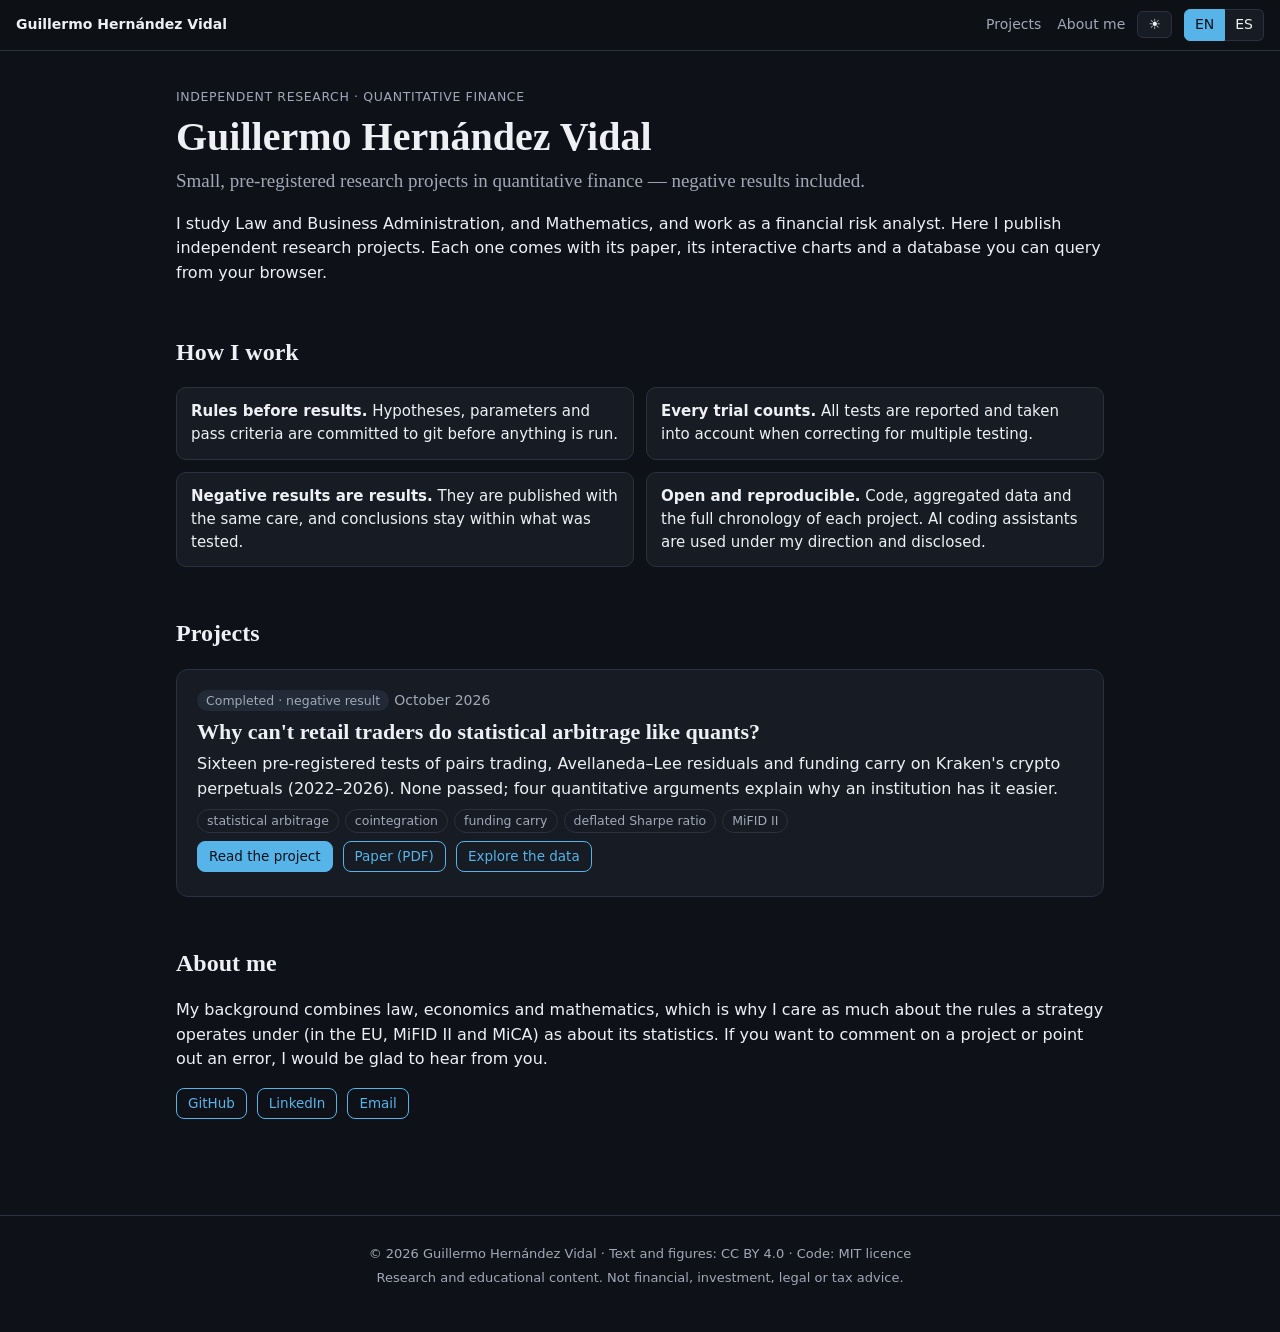
==== index.html @ 9e1c27a1 "Web de investigación: inicio y primer proyecto (arbitraje estadístico) Copia de publicacion/sitio de" ====
<!doctype html>
<html lang="en" data-raiz="" data-titulo="home.title" data-seccion="proyectos">
<head>
<meta charset="utf-8">
<meta name="viewport" content="width=device-width, initial-scale=1">
<script>try { if (localStorage.getItem("tema") === "light") document.documentElement.dataset.theme = "light"; } catch (e) {}</script>
<title>Guillermo Hernández Vidal · Research</title>
<meta name="description" content="Independent, pre-registered research in quantitative finance by Guillermo Hernández Vidal. Papers, interactive charts and in-browser data explorers.">
<link rel="stylesheet" href="assets/estilo.css?v=30b1c125">
<link rel="icon" href="data:image/svg+xml,%3Csvg xmlns='http://www.w3.org/2000/svg' viewBox='0 0 32 32'%3E%3Cpath d='M3 24 L11 14 L17 19 L29 6' stroke='%230072B2' stroke-width='3' fill='none'/%3E%3C/svg%3E">
</head>
<body>
<header id="cabecera"></header>

<main>
  <section class="portada">
    <p class="antetitulo" data-t="home.kicker"></p>
    <h1 data-t="home.name"></h1>
    <p class="subtitulo" data-t="home.tagline"></p>
    <div data-t="home.bio"></div>
  </section>

  <section>
    <h2 data-t="home.principles.title"></h2>
    <ul class="principios">
      <li data-t="home.principles.1"></li>
      <li data-t="home.principles.2"></li>
      <li data-t="home.principles.3"></li>
      <li data-t="home.principles.4"></li>
    </ul>
  </section>

  <section id="proyectos">
    <h2 data-t="home.projects.title"></h2>
    <div id="lista-proyectos"></div>
  </section>

  <section id="sobre-mi">
    <h2 data-t="home.about.title"></h2>
    <div data-t="home.about.body"></div>
    <p class="contacto" id="contacto"></p>
  </section>
</main>

<footer id="pie"></footer>

<script src="assets/config.js?v=7755ca3a"></script>
<script src="assets/textos.js?v=7cecc2b5"></script>
<script src="assets/proyectos.js?v=a14cd73c"></script>
<script src="assets/sitio.js?v=67624159"></script>
<script>
(function () {
  "use strict";
  const S = window.SITIO;
  const esc = s => String(s).replace(/[&<>"']/g, c => ({ "&": "&amp;", "<": "&lt;", ">": "&gt;", '"': "&quot;", "'": "&#39;" }[c]));

  function pintarProyectos(l) {
    const lista = document.getElementById("lista-proyectos");
    lista.innerHTML = window.PROYECTOS.map(p => {
      const base = "proyectos/" + p.carpeta + "/";
      const fecha = new Date(p.fecha + "-01T12:00:00Z").toLocaleDateString(l === "es" ? "es-ES" : "en-GB", { month: "long", year: "numeric" });
      const botones = [`<a class="boton pequeno" href="${base}index.html">${esc(S.t("home.project.read"))}</a>`];
      if (p.enlaces.pdf) botones.push(`<a class="boton secundario pequeno" href="${base}${p.enlaces.pdf}">${esc(S.t("home.project.pdf"))}</a>`);
      if (p.enlaces.datos) botones.push(`<a class="boton secundario pequeno" href="${base}${p.enlaces.datos}">${esc(S.t("home.project.data"))}</a>`);
      if (p.enlaces.codigo) botones.push(`<a class="boton secundario pequeno" href="${esc(p.enlaces.codigo)}">${esc(S.t("home.project.code"))}</a>`);
      return `<article class="proyecto"><span class="estado">${esc(p.estado[l])}</span> <span class="autor">${esc(fecha)}</span>` +
        `<h3><a href="${base}index.html">${esc(p.titulo[l])}</a></h3><p>${esc(p.resumen[l])}</p>` +
        `<ul class="etiquetas">${p.etiquetas[l].map(e => `<li>${esc(e)}</li>`).join("")}</ul>` +
        `<p class="botones">${botones.join("")}</p></article>`;
    }).join("");
  }

  function pintarContacto() {
    const c = S.config, enlaces = [];
    if (c.github) enlaces.push(`<a class="boton secundario pequeno" href="${esc(c.github)}">${esc(S.t("home.contact.github"))}</a>`);
    if (c.linkedin) enlaces.push(`<a class="boton secundario pequeno" href="${esc(c.linkedin)}">${esc(S.t("home.contact.linkedin"))}</a>`);
    if (c.correo) enlaces.push(`<a class="boton secundario pequeno" href="mailto:${esc(c.correo)}">${esc(S.t("home.contact.email"))}</a>`);
    const el = document.getElementById("contacto");
    el.innerHTML = enlaces.join("");
    el.hidden = enlaces.length === 0;
  }

  S.alCambiarIdioma(l => { pintarProyectos(l); pintarContacto(); });
  S.iniciar();
})();
</script>
</body>
</html>
---- assets/estilo.css ----
/* Estilos comunes de la web de investigación. Tema oscuro por defecto (como el panel local);
   <html data-theme="light"> activa el claro. */
:root {
  --fondo: #0e1117;
  --tarjeta: #161b24;
  --tarjeta-2: #1c2230;
  --texto: #eef0f4;
  --suave: #a1a8b8;
  --borde: #2a3140;
  --acento: #56B4E9;
  --acento-texto: #08111a;
  --aviso: #2b2418;
  --bien: #5fd0a0;
  --mal: #f08a62;
  --codigo: #222a38;
  --sombra: 0 1px 2px rgba(0, 0, 0, 0.35);
  color-scheme: dark;
}
:root[data-theme="light"] {
  --fondo: #f6f5f1;
  --tarjeta: #ffffff;
  --tarjeta-2: #f9f8f5;
  --texto: #1d1d1f;
  --suave: #5d5d63;
  --borde: #e1dfd9;
  --acento: #0072B2;
  --acento-texto: #ffffff;
  --aviso: #fff4e5;
  --bien: #1b7f5b;
  --mal: #b3401a;
  --codigo: #f1efe9;
  --sombra: 0 1px 2px rgba(0, 0, 0, 0.06);
  color-scheme: light;
}
* { box-sizing: border-box; }
[hidden] { display: none !important; }
html { scroll-padding-top: 110px; }
body {
  margin: 0; background: var(--fondo); color: var(--texto);
  font: 16px/1.55 system-ui, -apple-system, "Segoe UI", Roboto, sans-serif;
}
a { color: var(--acento); }
h1, h2, h3, .serif { font-family: Georgia, "Times New Roman", serif; }

/* Cabecera del sitio */
.barra {
  position: sticky; top: 0; z-index: 20; display: flex; align-items: center; gap: 12px; padding: 9px 16px;
  background: color-mix(in srgb, var(--fondo) 94%, transparent); border-bottom: 1px solid var(--borde);
  backdrop-filter: blur(6px); font-size: 14px;
}
.marca { font-weight: 600; color: var(--texto); text-decoration: none; white-space: nowrap; overflow: hidden; text-overflow: ellipsis; }
.barra nav { display: flex; gap: 16px; overflow-x: auto; white-space: nowrap; min-width: 0; scrollbar-width: none; flex: 1; justify-content: flex-end; }
.barra nav a { color: var(--suave); text-decoration: none; }
.barra nav a:hover { color: var(--texto); }
.idiomas { display: flex; flex-shrink: 0; }
.idiomas button, .boton-tema {
  font: inherit; border: 1px solid var(--borde); background: var(--tarjeta); color: var(--texto); padding: 4px 10px; cursor: pointer;
}
.idiomas button:first-child { border-radius: 6px 0 0 6px; }
.idiomas button:last-child { border-radius: 0 6px 6px 0; border-left: 0; }
.idiomas button[aria-pressed="true"] { background: var(--acento); color: var(--acento-texto); border-color: var(--acento); }
.boton-tema { border-radius: 6px; flex-shrink: 0; line-height: 1.2; }

/* Páginas de texto (inicio, plantilla) */
main { max-width: 960px; margin: 0 auto; padding: 0 16px 48px; }
main.tablero { max-width: 1280px; }
section { padding-top: 24px; }
.portada { padding-top: 36px; }
.migas { font-size: 14px; margin: 16px 0 0; }
.migas a { text-decoration: none; }
.antetitulo { font-size: 12.5px; letter-spacing: 0.05em; text-transform: uppercase; color: var(--suave); margin: 0; }
h1 { font-size: clamp(26px, 4.6vw, 40px); line-height: 1.15; margin: 8px 0 6px; }
.subtitulo { font-family: Georgia, serif; font-size: 19px; color: var(--suave); margin: 0 0 8px; }
.autor { font-size: 14px; color: var(--suave); }
h2 { font-size: 24px; margin: 8px 0 10px; }
h3 { font-size: 19px; margin: 14px 0 4px; }
.texto { font-family: Georgia, serif; font-size: 17px; line-height: 1.6; }
.botones { display: flex; flex-wrap: wrap; gap: 10px; margin: 16px 0; }
.boton {
  display: inline-flex; align-items: center; gap: 6px; padding: 8px 15px; border-radius: 8px; background: var(--acento);
  color: var(--acento-texto); text-decoration: none; font: inherit; font-size: 14.5px; border: 1px solid var(--acento); cursor: pointer; white-space: nowrap;
}
.boton.secundario { background: transparent; color: var(--acento); }
.boton.pequeno { padding: 4px 11px; font-size: 13.5px; }
.principios { display: grid; grid-template-columns: repeat(2, 1fr); gap: 12px; padding: 0; list-style: none; }
.principios li { background: var(--tarjeta); border: 1px solid var(--borde); border-radius: 10px; padding: 12px 14px; font-size: 15px; }
.proyecto { background: var(--tarjeta); border: 1px solid var(--borde); border-radius: 12px; padding: 18px 20px; margin: 16px 0; }
.proyecto h3 { margin: 6px 0; font-size: 22px; line-height: 1.25; }
.proyecto h3 a { color: var(--texto); text-decoration: none; }
.proyecto h3 a:hover { text-decoration: underline; }
.proyecto p { margin: 6px 0; }
.etiquetas { display: flex; flex-wrap: wrap; gap: 6px; margin: 8px 0; padding: 0; list-style: none; font-size: 12.5px; }
.etiquetas li { border: 1px solid var(--borde); border-radius: 999px; padding: 1px 9px; color: var(--suave); }
.estado { display: inline-block; font-size: 12.5px; border-radius: 999px; padding: 1px 9px; background: var(--codigo); color: var(--suave); }
.contacto { display: flex; flex-wrap: wrap; gap: 10px; }

/* Panel del proyecto: cabecera, pestañas y filtros */
.cabecera-proyecto { display: flex; align-items: center; gap: 12px; padding: 14px 0 6px; flex-wrap: wrap; }
.cabecera-proyecto .titulos { flex: 1; min-width: 220px; }
.cabecera-proyecto h1 { font-size: clamp(20px, 3.2vw, 30px); margin: 2px 0; }
.cabecera-proyecto .subtitulo { font-size: 15.5px; margin: 0; }
.pestanas {
  position: sticky; top: 45px; z-index: 15; display: flex; gap: 2px; align-items: stretch; overflow-x: auto; scrollbar-width: none;
  background: var(--fondo); border-bottom: 1px solid var(--borde); margin: 4px -16px 0; padding: 0 16px;
}
.pestanas a {
  flex-shrink: 0; padding: 10px 13px; color: var(--suave); text-decoration: none; font-size: 14.5px; border-bottom: 2px solid transparent;
}
.pestanas a:hover { color: var(--texto); }
.pestanas a[aria-selected="true"] { color: var(--texto); border-bottom-color: var(--acento); font-weight: 600; }
.pestanas a.boton {
  margin: 6px 0 6px auto; position: sticky; right: 0; box-shadow: -12px 0 10px var(--fondo); color: var(--acento-texto);
  border: 1px solid var(--acento); padding: 4px 12px; font-weight: 600;
}
details.tarjeta > summary { cursor: pointer; padding: 4px; }
details.tarjeta .texto { padding: 0 4px; }
.filtros-panel { margin: 14px 0 4px; }
.filtros-panel > summary { display: none; }
.filtros { display: flex; flex-wrap: wrap; gap: 10px 14px; align-items: flex-end; font-size: 13.5px; }
.filtros label { display: flex; flex-direction: column; gap: 3px; color: var(--suave); }
.filtros select, .filtros input, textarea.sql {
  font: inherit; color: var(--texto); background: var(--tarjeta); border: 1px solid var(--borde); border-radius: 6px; padding: 5px 8px;
}
.filtros .rapidos { display: flex; gap: 6px; flex-wrap: wrap; }
.nota-filtros { font-size: 12.5px; color: var(--suave); margin: 6px 0 0; }

/* Cifras y gráficas */
.kpis { display: grid; grid-template-columns: repeat(auto-fit, minmax(160px, 1fr)); gap: 12px; margin: 16px 0; }
.kpi { background: var(--tarjeta); border: 1px solid var(--borde); border-radius: 12px; padding: 12px 14px; box-shadow: var(--sombra); }
.kpi b { display: block; font-size: 26px; line-height: 1.2; font-variant-numeric: tabular-nums; }
.kpi span { display: block; font-size: 12.5px; color: var(--suave); line-height: 1.35; margin-top: 2px; }
.kpi.mal b { color: var(--mal); }
.kpi.bien b { color: var(--bien); }
.intro { color: var(--suave); max-width: 900px; margin: 4px 0 0; font-size: 15px; }
.rejilla { display: grid; grid-template-columns: 1fr; gap: 16px; }
@media (min-width: 1100px) { .rejilla.dos { grid-template-columns: 1fr 1fr; } }
.tarjeta { background: var(--tarjeta); border: 1px solid var(--borde); border-radius: 12px; padding: 12px 12px 8px; box-shadow: var(--sombra); min-width: 0; }
.tarjeta h3 { font-family: inherit; font-size: 15.5px; font-weight: 600; margin: 2px 4px 2px; }
.tarjeta .nota { margin: 2px 4px 6px; }
.grafica { width: 100%; height: 420px; }
.grafica.alta { height: 520px; }
.grafica.baja { height: 320px; }
.cargando { display: flex; align-items: center; justify-content: center; color: var(--suave); font-size: 14px; }
.chips { display: flex; flex-wrap: wrap; gap: 6px; margin: 4px 4px 8px; }
.chips button {
  font: inherit; font-size: 12.5px; border: 1px solid var(--borde); background: var(--tarjeta-2); color: var(--suave);
  border-radius: 999px; padding: 2px 10px; cursor: pointer;
}
.chips button[aria-pressed="true"] { color: var(--texto); border-color: var(--acento); }
.chips button .punto { display: inline-block; width: 8px; height: 8px; border-radius: 50%; margin-right: 5px; vertical-align: 1px; }
.nota { font-size: 13px; color: var(--suave); }
.razon { margin-top: 10px; }
.f { font-family: "Cambria Math", "STIX Two Math", Georgia, serif; background: var(--codigo); border-radius: 4px; padding: 0 5px; white-space: nowrap; }
.inst { border-left: 3px solid var(--acento); padding-left: 12px; color: var(--suave); }
.control { display: flex; align-items: center; gap: 10px; font-size: 14px; padding: 4px 6px; }
.control input { flex: 1; max-width: 320px; }
.lectura { font-size: 13.5px; margin: 2px 6px 6px; color: var(--suave); }
.aviso { background: var(--aviso); border-radius: 8px; padding: 10px 12px; }

/* Tablas */
.tabla-envoltorio { overflow-x: auto; border: 1px solid var(--borde); border-radius: 10px; background: var(--tarjeta); }
table { border-collapse: collapse; width: 100%; font-size: 13.5px; }
th, td { padding: 6px 8px; border-bottom: 1px solid var(--borde); text-align: right; white-space: nowrap; vertical-align: top; }
th { font-weight: 600; color: var(--suave); position: sticky; top: 0; background: var(--tarjeta); text-align: left; }
th.izq, td.izq { text-align: left; }
tr:last-child td { border-bottom: 0; }
.bien { color: var(--bien); }
.mal { color: var(--mal); }
code, .mono { font-family: ui-monospace, "Cascadia Code", Consolas, monospace; font-size: 0.92em; }
code { background: var(--codigo); padding: 0 4px; border-radius: 4px; }
tr.detalle td { background: var(--tarjeta-2); text-align: left; white-space: normal; font-size: 13.5px; line-height: 1.5; }
tr.detalle p { margin: 4px 0; }
.detalle-cuerpo { position: sticky; left: 8px; max-width: min(860px, calc(100vw - 64px)); }
button.desplegar { font: inherit; background: none; border: 0; color: var(--acento); cursor: pointer; padding: 0 4px; }

/* Datos: explorador */
.subpestanas { display: flex; gap: 4px; border-bottom: 1px solid var(--borde); margin-top: 8px; }
.subpestanas button {
  font: inherit; font-size: 14.5px; background: none; border: 1px solid transparent; border-bottom: 0; padding: 7px 13px;
  border-radius: 8px 8px 0 0; color: var(--suave); cursor: pointer;
}
.subpestanas button[aria-selected="true"] { background: var(--tarjeta); border-color: var(--borde); color: var(--texto); margin-bottom: -1px; }
.subpanel { background: var(--tarjeta); border: 1px solid var(--borde); border-top: 0; border-radius: 0 0 10px 10px; padding: 14px; }
textarea.sql { width: 100%; min-height: 130px; font-family: ui-monospace, "Cascadia Code", Consolas, monospace; font-size: 14px; background: var(--fondo); }
.resumen-consulta { font-size: 13.5px; color: var(--suave); margin: 10px 0 6px; display: flex; flex-wrap: wrap; gap: 10px; align-items: center; }
.resultados { max-height: 560px; overflow: auto; }
.esquema { font-size: 13.5px; }
.esquema details { border-bottom: 1px solid var(--borde); padding: 4px 0; }
.esquema summary { cursor: pointer; }
.error { color: var(--mal); font-family: ui-monospace, Consolas, monospace; font-size: 13.5px; white-space: pre-wrap; }

footer { text-align: center; font-size: 13px; color: var(--suave); padding: 24px 16px 40px; border-top: 1px solid var(--borde); margin-top: 32px; }
footer p { margin: 4px 0; }

@media (max-width: 700px) {
  body { font-size: 15.5px; }
  .principios { grid-template-columns: 1fr; }
  .kpis { grid-template-columns: repeat(2, 1fr); gap: 10px; }
  .kpi b { font-size: 21px; }
  .grafica { height: 340px; }
  .grafica.alta { height: 430px; }
  .grafica.baja { height: 280px; }
  .barra nav { display: none; }
  .barra { justify-content: space-between; }
  .pestanas { top: 45px; }
  .pestanas a { padding: 9px 10px; font-size: 14px; }
  .filtros-panel > summary { display: list-item; cursor: pointer; color: var(--acento); font-size: 14px; margin-bottom: 8px; }
  .filtros label { flex: 1 1 140px; }
  .filtros select, .filtros input { width: 100%; }
  .tarjeta { padding: 8px 6px 4px; border-radius: 10px; }
}
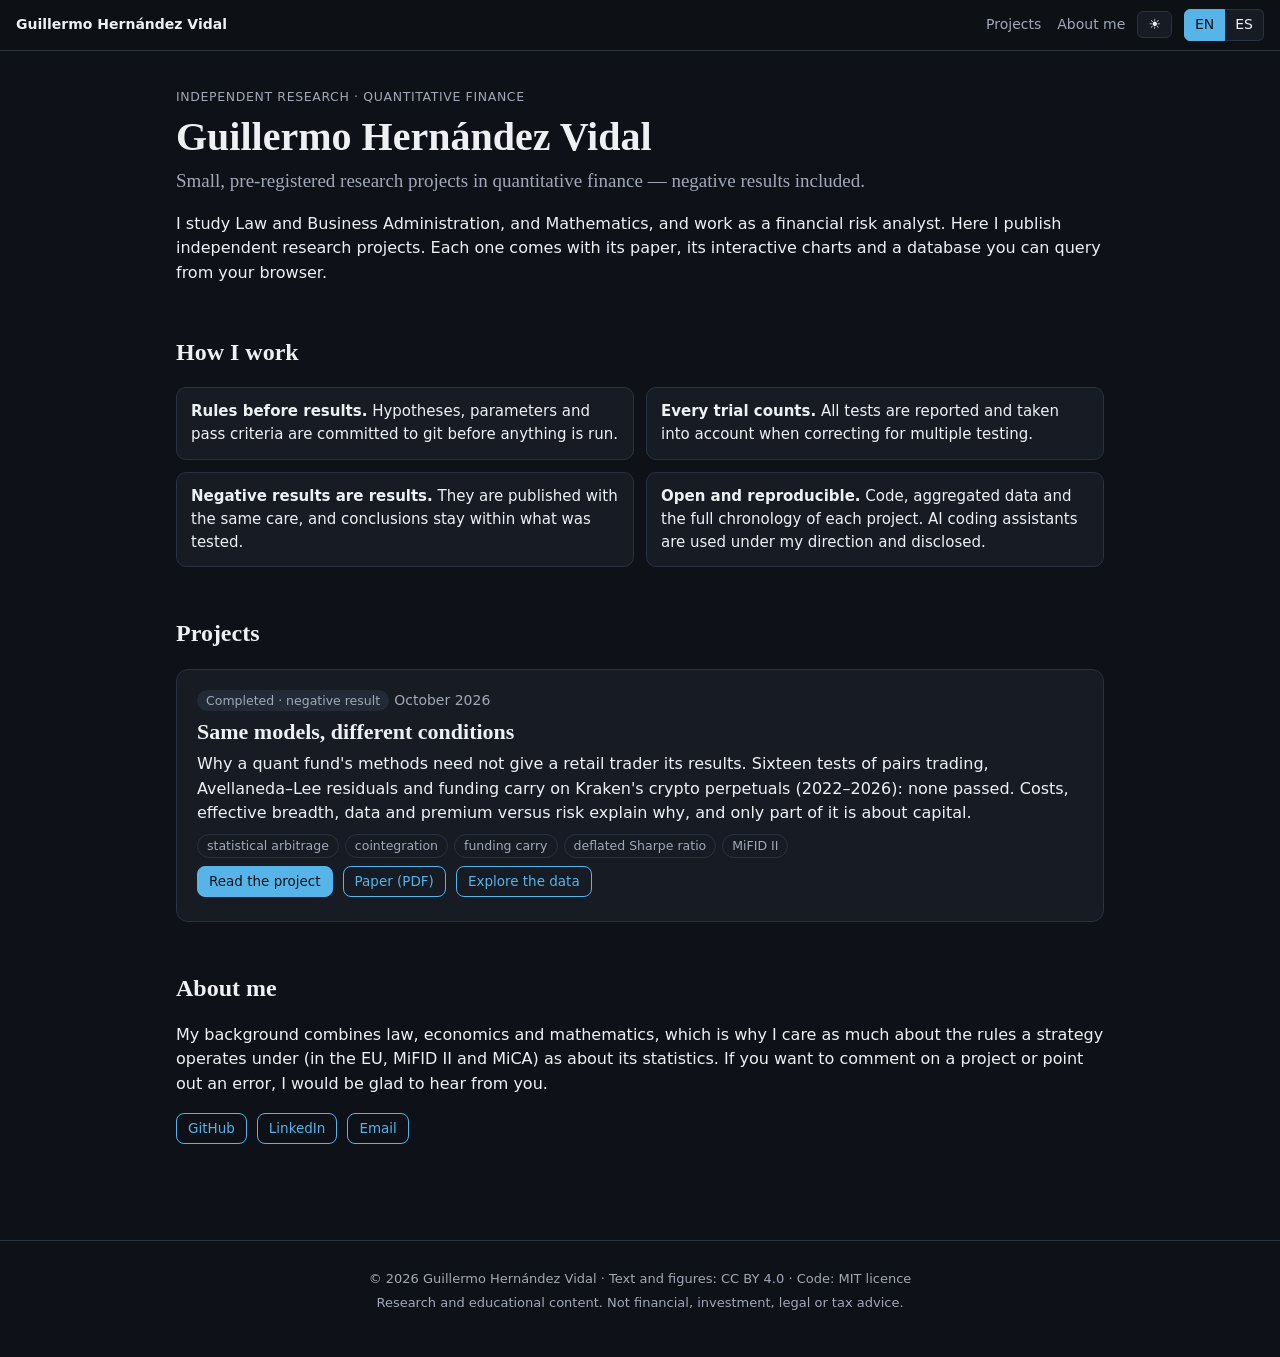
==== commit 99d8c6b1: "Arbitraje estadístico: nuevo enfoque «Mismos modelos, distintas condiciones» Artículo revisado, títu" ====
--- a/index.html
+++ b/index.html
@@ -6,6 +6,16 @@
 <script>try { if (localStorage.getItem("tema") === "light") document.documentElement.dataset.theme = "light"; } catch (e) {}</script>
 <title>Guillermo Hernández Vidal · Research</title>
 <meta name="description" content="Independent, pre-registered research in quantitative finance by Guillermo Hernández Vidal. Papers, interactive charts and in-browser data explorers.">
+<meta property="og:title" content="Guillermo Hernández Vidal · Research">
+<meta property="og:description" content="Small, pre-registered research projects in quantitative finance, with papers, interactive dashboards and open data.">
+<meta property="og:type" content="website">
+<meta property="og:url" content="https://guillermohdezvidal.github.io/">
+<meta property="og:image" content="https://guillermohdezvidal.github.io/proyectos/arbitraje-estadistico/portada.png">
+<meta property="og:image:width" content="1200">
+<meta property="og:image:height" content="627">
+<meta property="og:image:alt" content="Same models, different conditions: 16 statistical-arbitrage tests on crypto perpetuals, none passed, with the capital curves of all tests.">
+<meta name="twitter:card" content="summary_large_image">
+<link rel="canonical" href="https://guillermohdezvidal.github.io/">
 <link rel="stylesheet" href="assets/estilo.css?v=30b1c125">
 <link rel="icon" href="data:image/svg+xml,%3Csvg xmlns='http://www.w3.org/2000/svg' viewBox='0 0 32 32'%3E%3Cpath d='M3 24 L11 14 L17 19 L29 6' stroke='%230072B2' stroke-width='3' fill='none'/%3E%3C/svg%3E">
 </head>
@@ -46,7 +56,7 @@
 
 <script src="assets/config.js?v=7755ca3a"></script>
 <script src="assets/textos.js?v=7cecc2b5"></script>
-<script src="assets/proyectos.js?v=a14cd73c"></script>
+<script src="assets/proyectos.js?v=311d534d"></script>
 <script src="assets/sitio.js?v=67624159"></script>
 <script>
 (function () {
